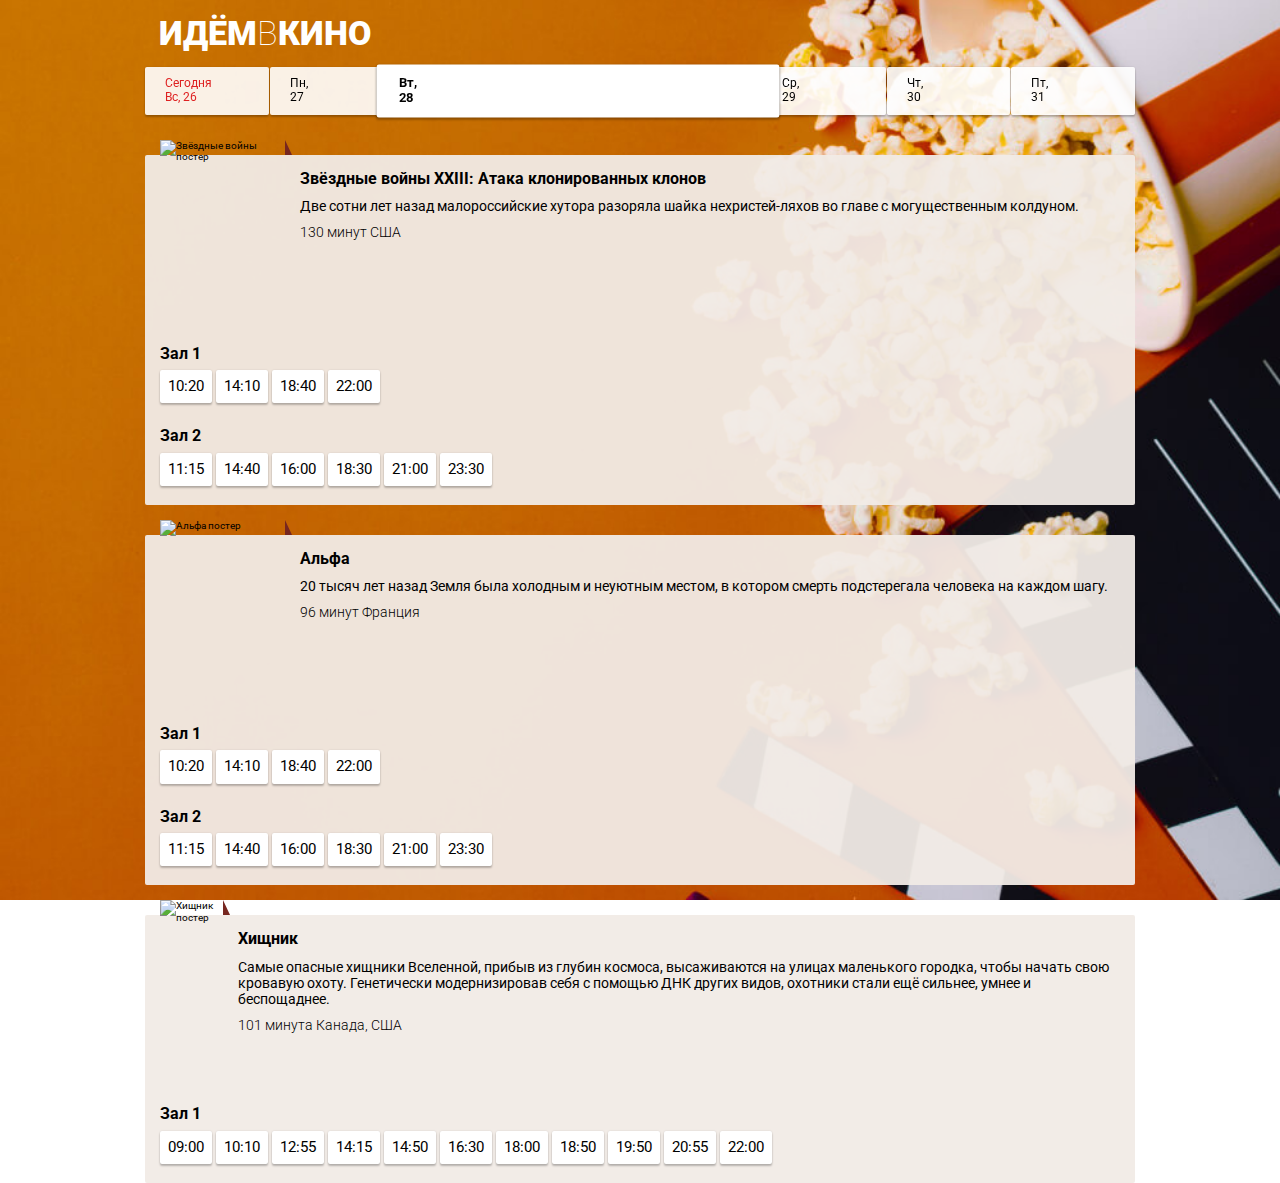
==== index.html @ 096a7cb2 "Update index.html" ====
<!DOCTYPE html>
<html lang="ru">

<head>
  <meta charset="UTF-8">
  <meta name="viewport" content="width=device-width, initial-scale=1.0">
  <meta http-equiv="X-UA-Compatible" content="ie=edge">
  <title>ИдёмВКино</title>
  <link rel="stylesheet" href="/client/css/normalize.css">
  <link rel="stylesheet" href="/client/css/styles.css">
  <link href="https://fonts.googleapis.com/css?family=Roboto:100,300,400,500,700,900&amp;subset=cyrillic,cyrillic-ext,latin-ext" rel="stylesheet">
</head>

<body>
  <header class="page-header">
    <h1 class="page-header__title">Идём<span>в</span>кино</h1>
  </header>
  
  <nav class="page-nav">
    <a class="page-nav__day page-nav__day_today" href="#">
      <span class="page-nav__day-week">Пн</span><span class="page-nav__day-number">31</span>
    </a>
    <a class="page-nav__day" href="#">
      <span class="page-nav__day-week">Вт</span><span class="page-nav__day-number">1</span>
    </a>
    <a class="page-nav__day page-nav__day_chosen" href="#">
      <span class="page-nav__day-week">Ср</span><span class="page-nav__day-number">2</span>
    </a>
    <a class="page-nav__day" href="#">
      <span class="page-nav__day-week">Чт</span><span class="page-nav__day-number">3</span>
    </a>
    <a class="page-nav__day" href="#">
      <span class="page-nav__day-week">Пт</span><span class="page-nav__day-number">4</span>
    </a>
    <a class="page-nav__day page-nav__day_weekend" href="#">
      <span class="page-nav__day-week">Сб</span><span class="page-nav__day-number">5</span>
    </a>
  </nav>
  
  <main>
    <section class="movie">
      <div class="movie__info">
        <div class="movie__poster">
          <img class="movie__poster-image" alt="Звёздные войны постер" src="i/poster1.jpg">
        </div>
        <div class="movie__description">
          <h2 class="movie__title">Звёздные войны XXIII: Атака клонированных клонов</h2>
          <p class="movie__synopsis">Две сотни лет назад малороссийские хутора разоряла шайка нехристей-ляхов во главе с могущественным колдуном.</p>
          <p class="movie__data">
            <span class="movie__data-duration">130 минут</span>
            <span class="movie__data-origin">США</span>
          </p>
        </div>
      </div>  
  
      <div class="movie-seances__hall">
        <h3 class="movie-seances__hall-title">Зал 1</h3>
        <ul class="movie-seances__list">
          <li class="movie-seances__time-block"><a class="movie-seances__time" href="hall.html">10:20</a></li>
          <li class="movie-seances__time-block"><a class="movie-seances__time" href="hall.html">14:10</a></li>
          <li class="movie-seances__time-block"><a class="movie-seances__time" href="hall.html">18:40</a></li>
          <li class="movie-seances__time-block"><a class="movie-seances__time" href="hall.html">22:00</a></li>
        </ul>
      </div>
      <div class="movie-seances__hall">
        <h3 class="movie-seances__hall-title">Зал 2</h3>
        <ul class="movie-seances__list">
          <li class="movie-seances__time-block"><a class="movie-seances__time" href="hall.html">11:15</a></li>
          <li class="movie-seances__time-block"><a class="movie-seances__time" href="hall.html">14:40</a></li>
          <li class="movie-seances__time-block"><a class="movie-seances__time" href="hall.html">16:00</a></li>
          <li class="movie-seances__time-block"><a class="movie-seances__time" href="hall.html">18:30</a></li>
          <li class="movie-seances__time-block"><a class="movie-seances__time" href="hall.html">21:00</a></li>
          <li class="movie-seances__time-block"><a class="movie-seances__time" href="hall.html">23:30</a></li>     
        </ul>
      </div>      
    </section>
    
    <section class="movie">
      <div class="movie__info">      
        <div class="movie__poster">
          <img class="movie__poster-image" alt="Альфа постер" src="i/poster2.jpg">
        </div>
        <div class="movie__description">        
          <h2 class="movie__title">Альфа</h2>
          <p class="movie__synopsis">20 тысяч лет назад Земля была холодным и неуютным местом, в котором смерть подстерегала человека на каждом шагу.</p>
          <p class="movie__data">
            <span class="movie__data-duration">96 минут</span>
            <span class="movie__data-origin">Франция</span>
          </p>
        </div>    
      </div>  
      <div class="movie-seances__hall">
        <h3 class="movie-seances__hall-title">Зал 1</h3>
        <ul class="movie-seances__list">
          <li class="movie-seances__time-block"><a class="movie-seances__time" href="hall.html">10:20</a></li>
          <li class="movie-seances__time-block"><a class="movie-seances__time" href="hall.html">14:10</a></li>
          <li class="movie-seances__time-block"><a class="movie-seances__time" href="hall.html">18:40</a></li>
          <li class="movie-seances__time-block"><a class="movie-seances__time" href="hall.html">22:00</a></li>
        </ul>
      </div>
      <div class="movie-seances__hall">
        <h3 class="movie-seances__hall-title">Зал 2</h3>
        <ul class="movie-seances__list">
          <li class="movie-seances__time-block"><a class="movie-seances__time" href="hall.html">11:15</a></li>
          <li class="movie-seances__time-block"><a class="movie-seances__time" href="hall.html">14:40</a></li>
          <li class="movie-seances__time-block"><a class="movie-seances__time" href="hall.html">16:00</a></li>
          <li class="movie-seances__time-block"><a class="movie-seances__time" href="hall.html">18:30</a></li>
          <li class="movie-seances__time-block"><a class="movie-seances__time" href="hall.html">21:00</a></li>
          <li class="movie-seances__time-block"><a class="movie-seances__time" href="hall.html">23:30</a></li>     
        </ul>
      </div>      
    </section>   
    
    <section class="movie">
      <div class="movie__info">      
        <div class="movie__poster">
          <img class="movie__poster-image" alt="Хищник постер" src="i/poster2.jpg">
        </div>
        <div class="movie__description">        
          <h2 class="movie__title">Хищник</h2>
          <p class="movie__synopsis">Самые опасные хищники Вселенной, прибыв из глубин космоса, высаживаются на улицах маленького городка, чтобы начать свою кровавую охоту. Генетически модернизировав себя с помощью ДНК других видов, охотники стали ещё сильнее, умнее и беспощаднее.</p>
          <p class="movie__data">
            <span class="movie__data-duration">101 минута</span>
            <span class="movie__data-origin">Канада, США</span>
          </p>
        </div>    
      </div>  
      <div class="movie-seances__hall">
        <h3 class="movie-seances__hall-title">Зал 1</h3>
        <ul class="movie-seances__list">
          <li class="movie-seances__time-block"><a class="movie-seances__time" href="hall.html">09:00</a></li>
          <li class="movie-seances__time-block"><a class="movie-seances__time" href="hall.html">10:10</a></li>
          <li class="movie-seances__time-block"><a class="movie-seances__time" href="hall.html">12:55</a></li>
          <li class="movie-seances__time-block"><a class="movie-seances__time" href="hall.html">14:15</a></li>
          <li class="movie-seances__time-block"><a class="movie-seances__time" href="hall.html">14:50</a></li>
          <li class="movie-seances__time-block"><a class="movie-seances__time" href="hall.html">16:30</a></li>
          <li class="movie-seances__time-block"><a class="movie-seances__time" href="hall.html">18:00</a></li>
          <li class="movie-seances__time-block"><a class="movie-seances__time" href="hall.html">18:50</a></li>
          <li class="movie-seances__time-block"><a class="movie-seances__time" href="hall.html">19:50</a></li>
          <li class="movie-seances__time-block"><a class="movie-seances__time" href="hall.html">20:55</a></li>
          <li class="movie-seances__time-block"><a class="movie-seances__time" href="hall.html">22:00</a></li>
        </ul>
      </div>     
    </section>     
  </main>
  <script src="/client/js/request.js"></script>
  <script src="/client/js/index.js" defer></script>
  
</body>
</html>
---- client/css/styles.css ----
@charset "UTF-8";
* {
  margin: 0;
  padding: 0;
  box-sizing: border-box;
}

html {
  font-family: "Roboto", sans-serif;
  font-size: 62.5%;
}

body {
  background-image: url("../i/background.jpg");
  background-size: cover;
  background-attachment: fixed;
  background-position: right;
}

.page-header {
  padding: 1.4rem;
}

.page-header__title {
  margin: 0;
  font-weight: 900;
  font-size: 3.4rem;
  color: #FFFFFF;
  text-transform: uppercase;
}
.page-header__title span {
  font-weight: 100;
}

/* ~~~~~~~~~~~~ Главная ~~~~~~~~~~~~ */
.page-nav {
  position: sticky;
  top: 2px;
  padding-bottom: 1rem;
  display: flex;
  flex-wrap: nowrap;
  align-items: stretch;
  color: #000000;
  z-index: 10;
}
.page-nav .page-nav__day {
  flex-basis: calc(100% / 8);
  font-size: 1.2rem;
  padding: 1rem;
  background: rgba(255, 255, 255, 0.9);
  box-shadow: 0px 2px 2px rgba(0, 0, 0, 0.24), 0px 0px 2px rgba(0, 0, 0, 0.12);
  border-radius: 2px;
  text-decoration: none;
  color: #000000;
}
.page-nav .page-nav__day + .page-nav__day {
  margin-left: 1px;
}
.page-nav .page-nav__day .page-nav__day-week::after {
  content: ',';
}
.page-nav .page-nav__day .page-nav__day-number::before {
  content: ' ';
}
.page-nav .page-nav__day .page-nav__day-week, .page-nav .page-nav__day .page-nav__day-number {
  display: block;
}
.page-nav .page-nav__day_chosen {
  flex-grow: 1;
  background-color: #FFFFFF;
  font-weight: 700;
  transform: scale(1.1);
}
.page-nav .page-nav__day_weekend {
  color: #DE2121;
}
.page-nav .page-nav__day_next {
  text-align: center;
}
.page-nav .page-nav__day_next::before {
  content: '>';
  font-family: monospace;
  font-weight: 700;
  font-size: 2.4rem;
}
.page-nav .page-nav__day_today .page-nav__day-week::before {
  content: 'Сегодня';
  display: block;
}
.page-nav .page-nav__day_today .page-nav__day-week, .page-nav .page-nav__day_today .page-nav__day-number {
  display: inline;
}

.movie {
  position: relative;
  padding: 1.5rem;
  margin-top: 3rem;
  background: rgba(241, 235, 230, 0.95);
  color: #000000;
}
.movie .movie__info {
  display: flex;
}
.movie .movie__poster {
  position: relative;
  width: 12.5rem;
  height: 17.5rem;
  /*    left: 1.5rem;
      top: -1.5rem;*/
}
.movie .movie__poster .movie__poster-image {
  position: relative;
  top: -3rem;
  width: 12.5rem;
  height: 17.5rem;
}
.movie .movie__poster::after {
  content: '';
  display: block;
  position: absolute;
  right: -0.7rem;
  top: -3rem;
  border: 1.5rem solid transparent;
  border-bottom: 0 solid transparent;
  border-right: 0 solid transparent;
  border-left: 0.7rem solid #772720;
}
.movie .movie__description {
  flex-grow: 1;
  padding-left: 1.5rem;
}
.movie .movie__title {
  font-weight: 700;
  font-size: 1.6rem;
}
.movie .movie__synopsis {
  font-size: 1.4rem;
  margin-top: 1rem;
}
.movie .movie__data {
  font-size: 1.4rem;
  font-weight: 300;
  margin-top: 1rem;
}
.movie .movie-seances__hall + .movie-seances__hall {
  margin-top: 2rem;
}
.movie .movie-seances__hall .movie-seances__hall-title {
  font-weight: 700;
  font-size: 1.6rem;
}
.movie .movie-seances__hall .movie-seances__list {
  margin-top: 0.7rem;
  font-size: 0;
}
.movie .movie-seances__hall .movie-seances__time-block {
  display: inline-block;
  margin-bottom: 4px;
}
.movie .movie-seances__hall .movie-seances__time-block:nth-last-of-type(n + 1) {
  margin-right: 4px;
}
.movie .movie-seances__hall .movie-seances__time {
  display: block;
  padding: 8px;
  box-shadow: 0px 2px 2px rgba(0, 0, 0, 0.24), 0px 0px 2px rgba(0, 0, 0, 0.12);
  border-radius: 2px;
  background-color: #FFFFFF;
  color: #000000;
  text-decoration: none;
  font-size: 1.5rem;
}

/* ~~~~~~~~~~~~ Кинозал ~~~~~~~~~~~~ */
.acceptin-button {
  display: block;
  margin: 3rem auto 0;
  box-shadow: 0px 3px 3px rgba(0, 0, 0, 0.24), 0px 0px 3px rgba(0, 0, 0, 0.12);
  border-radius: 3px;
  border: none;
  padding: 12px 57px;
  text-transform: uppercase;
  font-weight: 500;
  font-size: 1.4rem;
  background-color: #16A6AF;
  color: #FFFFFF;
}

.buying {
  background-color: rgba(241, 235, 230, 0.95);
  padding-bottom: 3rem;
}

.buying__info {
  display: flex;
  align-items: center;
  justify-content: space-between;
  padding: 1.5rem;
}
.buying__info .buying__info-description {
  padding-right: 1.5rem;
}
.buying__info .buying__info-title, .buying__info .buying__info-hall {
  font-size: 1.6rem;
  font-weight: 700;
}
.buying__info .buying__info-start {
  font-size: 1.4rem;
  font-weight: 300;
  margin: 0.7rem 0;
}
.buying__info .buying__info-hint {
  position: relative;
  font-weight: 300;
  font-size: 1.4rem;
  text-align: center;
}
.buying__info .buying__info-hint p {
  position: relative;
  width: 10rem;
}
.buying__info .buying__info-hint p::before {
  content: '';
  position: absolute;
  left: -1rem;
  top: calc(50% - 1.6rem);
  display: block;
  width: 2.4rem;
  height: 3.2rem;
  background-image: url(../i/hint.png);
  background-size: 2.4rem 3.2rem;
}

.conf-step {
  text-align: center;
  background-color: #171D24;
  padding: 1.5rem 3rem 1.5rem;
}

.conf-step__wrapper {
  font-size: 0;
  display: inline-block;
  background-image: url(../i/screen.png);
  background-position: top;
  background-repeat: no-repeat;
  background-size: 100%;
  padding-top: 3rem;
}
.conf-step__wrapper::before {
  content: '';
}

.conf-step__row + .conf-step__row {
  margin-top: 4px;
}

.conf-step__chair {
  display: inline-block;
  vertical-align: middle;
  width: 2rem;
  height: 2rem;
  border: 1px solid #525252;
  box-sizing: border-box;
  border-radius: 4px;
}
.conf-step__chair:not(:first-of-type) {
  margin-left: 4px;
}

.conf-step__chair_disabled {
  opacity: 0;
}

.conf-step__chair_standart {
  background-color: #FFFFFF;
}

.conf-step__chair_vip {
  background-color: #F9953A;
}

.conf-step__chair_taken {
  background-color: transparent;
}

.conf-step__chair_selected {
  background-color: #25C4CE;
  box-shadow: 0px 0px 4px #16A6AF;
  transform: scale(1.2);
}

.conf-step__legend {
  padding-top: 3rem;
  font-size: 1.4rem;
  font-weight: 300;
  color: #FFFFFF;
  display: flex;
  flex-wrap: nowrap;
  text-align: left;
}
.conf-step__legend .col {
  max-width: 25rem;
}
.conf-step__legend .col:first-of-type {
  padding-right: 1.5rem;
  margin-left: auto;
}
.conf-step__legend .col:last-of-type {
  margin-right: auto;
}
.conf-step__legend .conf-step__legend-price + .conf-step__legend-price {
  margin-top: 1rem;
}

/* ~~~~~~~~~~~~ Билет ~~~~~~~~~~~~ */
.tichet__check, .ticket__info-wrapper {
  padding-left: 1.5rem;
  padding-right: 1.5rem;
  background-color: rgba(241, 235, 230, 0.95);
}

.tichet__check {
  position: relative;
  padding-top: 2.5rem;
  padding-bottom: 2.5rem;
}
.tichet__check::before {
  content: '';
  display: block;
  position: absolute;
  top: -3px;
  left: 0;
  right: 0;
  height: 3px;
  background-image: url(../i/border-top.png);
  background-size: 10px 3px;
}
.tichet__check::after {
  content: '';
  display: block;
  position: absolute;
  bottom: -3px;
  left: 0;
  right: 0;
  height: 3px;
  background-image: url(../i/border-bottom.png);
  background-size: 10px 3px;
}

.ticket__info-wrapper {
  position: relative;
  margin-top: 6px;
  padding-top: 2rem;
  padding-bottom: 3rem;
}
.ticket__info-wrapper::before {
  content: '';
  display: block;
  position: absolute;
  top: -3px;
  left: 0;
  right: 0;
  height: 3px;
  background-image: url(../i/border-top.png);
  background-size: 10px 3px;
}
.ticket__info-wrapper::after {
  content: '';
  display: block;
  position: absolute;
  bottom: -3px;
  left: 0;
  right: 0;
  height: 3px;
  background-image: url(../i/border-bottom.png);
  background-size: 10px 3px;
}

.ticket__check-title {
  font-weight: 700;
  font-size: 2.2rem;
  text-transform: uppercase;
  color: #C76F00;
}

.ticket__info {
  font-size: 1.6rem;
  color: #000000;
}
.ticket__info + .ticket__info {
  margin-top: 1rem;
}

.ticket__details {
  font-weight: 700;
}

.ticket__hint {
  font-weight: 300;
  font-size: 1.4rem;
  margin-top: 3rem;
}
.ticket__hint + .ticket__hint {
  margin-top: 1rem;
}

.ticket__info-qr {
  display: block;
  margin: 3rem auto 0;
  width: 20rem;
  height: 20rem;
}

@media screen and (min-width: 479px) {
  .page-nav .page-nav__day {
    padding: 1rem 2rem;
  }

  .buying-scale {
    transform: scale(1.5);
  }

}
@media screen and (min-width: 990px) {
  .page-header, nav, main {
    width: 990px;
    margin: auto;
  }

  .movie, .buying {
    border-radius: 2px;
  }

  .buying__info-hint {
    display: none;
  }
}

@media screen and (max-width: 478px) {
  .movie__info {
    flex-direction: column;
    margin-bottom: 2rem;
  }

  .conf-step {
    padding-left: 1.5rem;
    padding-right: 1.5rem;
  }

  .buying-scale {
    transform: scale(1.5);
  }
  
}


/*================================================================*/

.movie .movie-seances__hall .acceptin-button-disabled {
 background-color: #888888;
 pointer-events: none
}

.acceptin-button:disabled {
  background-color: #888888;
  pointer-events: none
 }
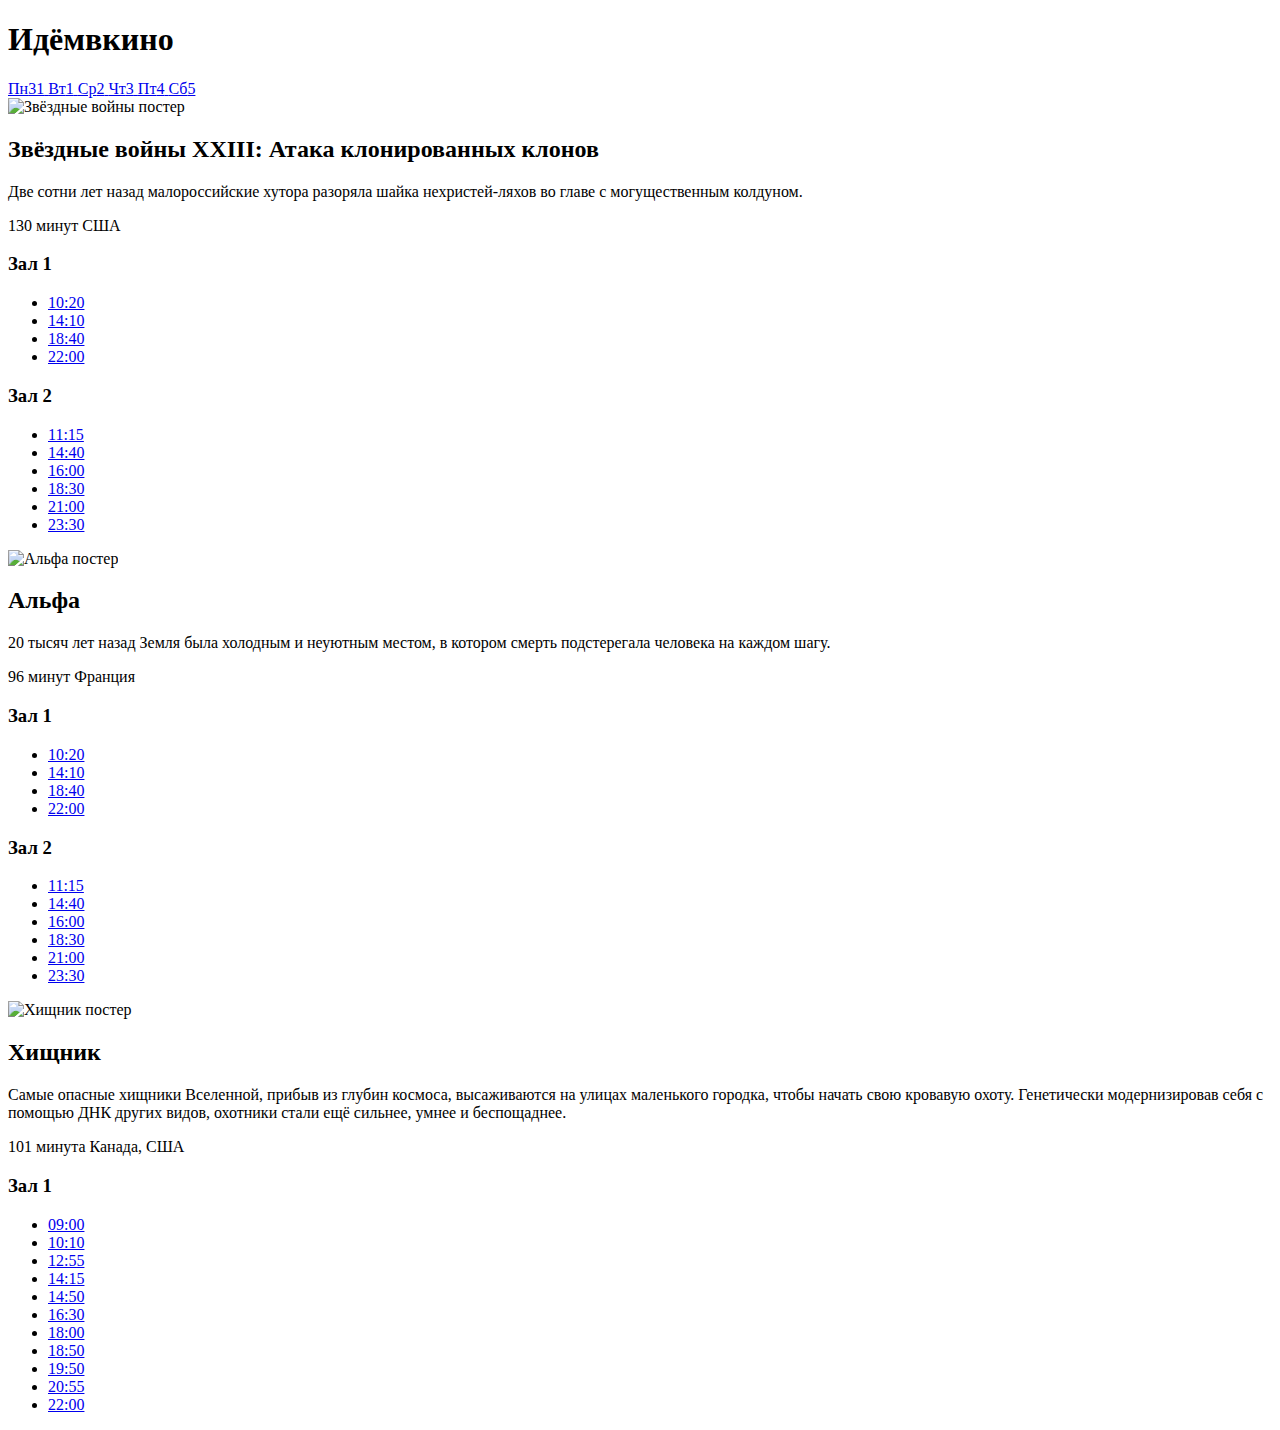
==== commit 4bfdc342: "Update index.html" ====
--- a/index.html
+++ b/index.html
@@ -6,8 +6,8 @@
   <meta name="viewport" content="width=device-width, initial-scale=1.0">
   <meta http-equiv="X-UA-Compatible" content="ie=edge">
   <title>ИдёмВКино</title>
-  <link rel="stylesheet" href="/client/css/normalize.css">
-  <link rel="stylesheet" href="/client/css/styles.css">
+  <link rel="stylesheet" href=".client/css/normalize.css">
+  <link rel="stylesheet" href=".client/css/styles.css">
   <link href="https://fonts.googleapis.com/css?family=Roboto:100,300,400,500,700,900&amp;subset=cyrillic,cyrillic-ext,latin-ext" rel="stylesheet">
 </head>
 
@@ -143,8 +143,8 @@
       </div>     
     </section>     
   </main>
-  <script src="/client/js/request.js"></script>
-  <script src="/client/js/index.js" defer></script>
+  <script src=".client/js/request.js"></script>
+  <script src=".client/js/index.js" defer></script>
   
 </body>
 </html>
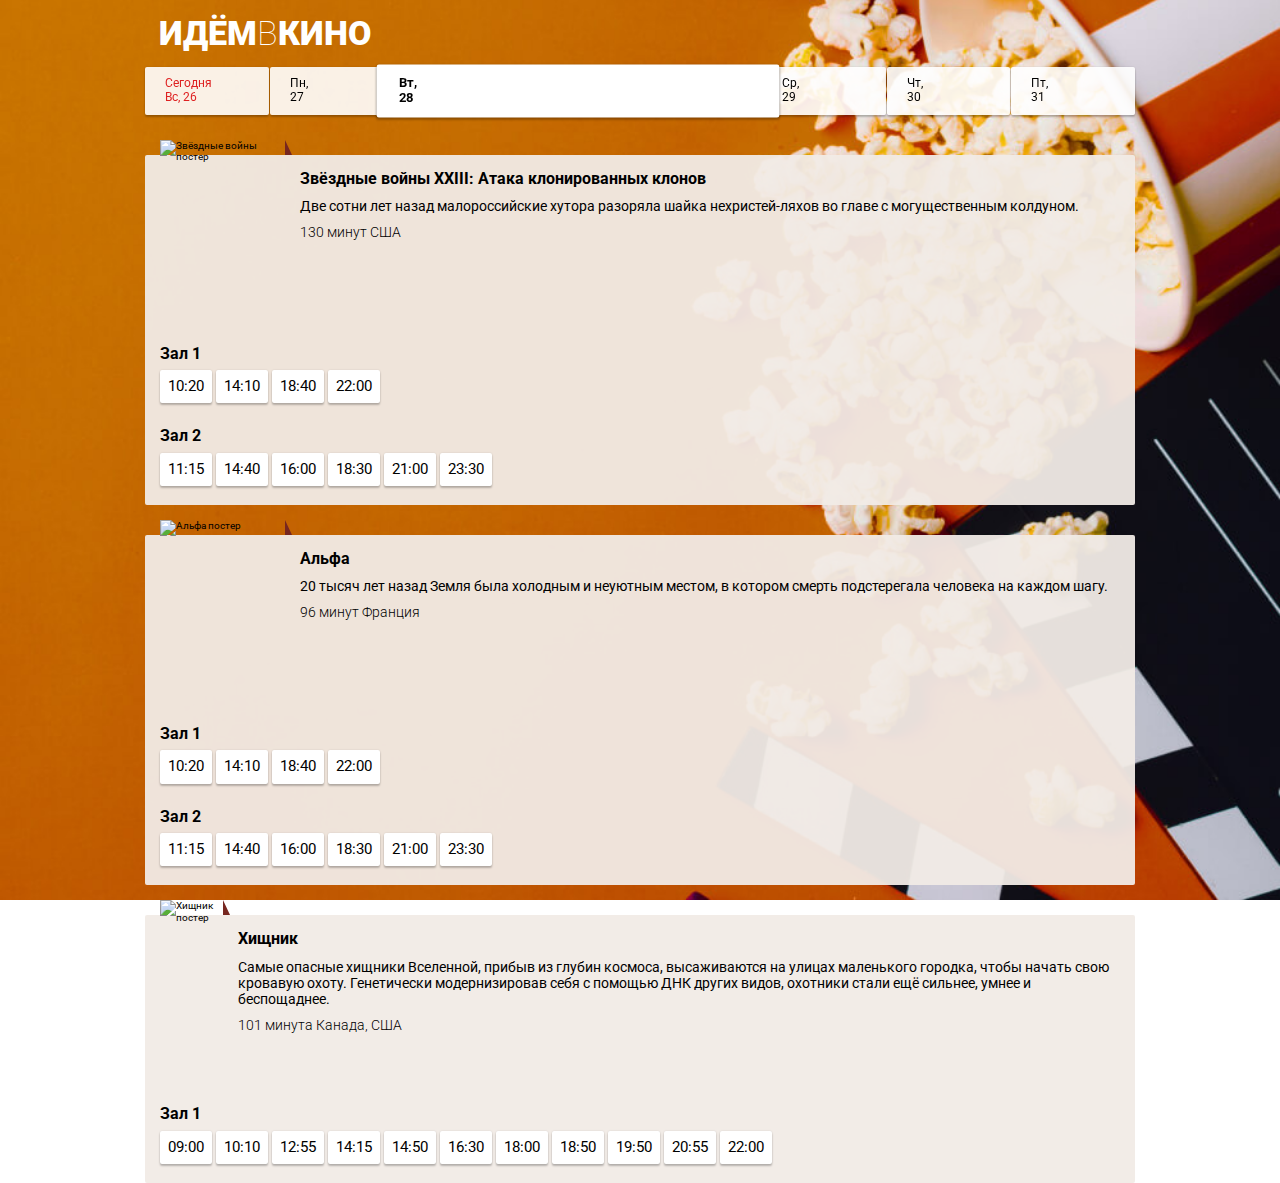
==== commit e92a4d28: "html" ====
--- a/index.html
+++ b/index.html
@@ -6,8 +6,8 @@
   <meta name="viewport" content="width=device-width, initial-scale=1.0">
   <meta http-equiv="X-UA-Compatible" content="ie=edge">
   <title>ИдёмВКино</title>
-  <link rel="stylesheet" href=".client/css/normalize.css">
-  <link rel="stylesheet" href=".client/css/styles.css">
+  <link rel="stylesheet" href="client/css/normalize.css">
+  <link rel="stylesheet" href="client/css/styles.css">
   <link href="https://fonts.googleapis.com/css?family=Roboto:100,300,400,500,700,900&amp;subset=cyrillic,cyrillic-ext,latin-ext" rel="stylesheet">
 </head>
 
@@ -143,8 +143,8 @@
       </div>     
     </section>     
   </main>
-  <script src=".client/js/request.js"></script>
-  <script src=".client/js/index.js" defer></script>
+  <script src="client/js/request.js"></script>
+  <script src="client/js/index.js" defer></script>
   
 </body>
 </html>
--- a/client/css/styles.css
+++ b/client/css/styles.css
@@ -0,0 +1,469 @@
+@charset "UTF-8";
+* {
+  margin: 0;
+  padding: 0;
+  box-sizing: border-box;
+}
+
+html {
+  font-family: "Roboto", sans-serif;
+  font-size: 62.5%;
+}
+
+body {
+  background-image: url("../i/background.jpg");
+  background-size: cover;
+  background-attachment: fixed;
+  background-position: right;
+}
+
+.page-header {
+  padding: 1.4rem;
+}
+
+.page-header__title {
+  margin: 0;
+  font-weight: 900;
+  font-size: 3.4rem;
+  color: #FFFFFF;
+  text-transform: uppercase;
+}
+.page-header__title span {
+  font-weight: 100;
+}
+
+/* ~~~~~~~~~~~~ Главная ~~~~~~~~~~~~ */
+.page-nav {
+  position: sticky;
+  top: 2px;
+  padding-bottom: 1rem;
+  display: flex;
+  flex-wrap: nowrap;
+  align-items: stretch;
+  color: #000000;
+  z-index: 10;
+}
+.page-nav .page-nav__day {
+  flex-basis: calc(100% / 8);
+  font-size: 1.2rem;
+  padding: 1rem;
+  background: rgba(255, 255, 255, 0.9);
+  box-shadow: 0px 2px 2px rgba(0, 0, 0, 0.24), 0px 0px 2px rgba(0, 0, 0, 0.12);
+  border-radius: 2px;
+  text-decoration: none;
+  color: #000000;
+}
+.page-nav .page-nav__day + .page-nav__day {
+  margin-left: 1px;
+}
+.page-nav .page-nav__day .page-nav__day-week::after {
+  content: ',';
+}
+.page-nav .page-nav__day .page-nav__day-number::before {
+  content: ' ';
+}
+.page-nav .page-nav__day .page-nav__day-week, .page-nav .page-nav__day .page-nav__day-number {
+  display: block;
+}
+.page-nav .page-nav__day_chosen {
+  flex-grow: 1;
+  background-color: #FFFFFF;
+  font-weight: 700;
+  transform: scale(1.1);
+}
+.page-nav .page-nav__day_weekend {
+  color: #DE2121;
+}
+.page-nav .page-nav__day_next {
+  text-align: center;
+}
+.page-nav .page-nav__day_next::before {
+  content: '>';
+  font-family: monospace;
+  font-weight: 700;
+  font-size: 2.4rem;
+}
+.page-nav .page-nav__day_today .page-nav__day-week::before {
+  content: 'Сегодня';
+  display: block;
+}
+.page-nav .page-nav__day_today .page-nav__day-week, .page-nav .page-nav__day_today .page-nav__day-number {
+  display: inline;
+}
+
+.movie {
+  position: relative;
+  padding: 1.5rem;
+  margin-top: 3rem;
+  background: rgba(241, 235, 230, 0.95);
+  color: #000000;
+}
+.movie .movie__info {
+  display: flex;
+}
+.movie .movie__poster {
+  position: relative;
+  width: 12.5rem;
+  height: 17.5rem;
+  /*    left: 1.5rem;
+      top: -1.5rem;*/
+}
+.movie .movie__poster .movie__poster-image {
+  position: relative;
+  top: -3rem;
+  width: 12.5rem;
+  height: 17.5rem;
+}
+.movie .movie__poster::after {
+  content: '';
+  display: block;
+  position: absolute;
+  right: -0.7rem;
+  top: -3rem;
+  border: 1.5rem solid transparent;
+  border-bottom: 0 solid transparent;
+  border-right: 0 solid transparent;
+  border-left: 0.7rem solid #772720;
+}
+.movie .movie__description {
+  flex-grow: 1;
+  padding-left: 1.5rem;
+}
+.movie .movie__title {
+  font-weight: 700;
+  font-size: 1.6rem;
+}
+.movie .movie__synopsis {
+  font-size: 1.4rem;
+  margin-top: 1rem;
+}
+.movie .movie__data {
+  font-size: 1.4rem;
+  font-weight: 300;
+  margin-top: 1rem;
+}
+.movie .movie-seances__hall + .movie-seances__hall {
+  margin-top: 2rem;
+}
+.movie .movie-seances__hall .movie-seances__hall-title {
+  font-weight: 700;
+  font-size: 1.6rem;
+}
+.movie .movie-seances__hall .movie-seances__list {
+  margin-top: 0.7rem;
+  font-size: 0;
+}
+.movie .movie-seances__hall .movie-seances__time-block {
+  display: inline-block;
+  margin-bottom: 4px;
+}
+.movie .movie-seances__hall .movie-seances__time-block:nth-last-of-type(n + 1) {
+  margin-right: 4px;
+}
+.movie .movie-seances__hall .movie-seances__time {
+  display: block;
+  padding: 8px;
+  box-shadow: 0px 2px 2px rgba(0, 0, 0, 0.24), 0px 0px 2px rgba(0, 0, 0, 0.12);
+  border-radius: 2px;
+  background-color: #FFFFFF;
+  color: #000000;
+  text-decoration: none;
+  font-size: 1.5rem;
+}
+
+/* ~~~~~~~~~~~~ Кинозал ~~~~~~~~~~~~ */
+.acceptin-button {
+  display: block;
+  margin: 3rem auto 0;
+  box-shadow: 0px 3px 3px rgba(0, 0, 0, 0.24), 0px 0px 3px rgba(0, 0, 0, 0.12);
+  border-radius: 3px;
+  border: none;
+  padding: 12px 57px;
+  text-transform: uppercase;
+  font-weight: 500;
+  font-size: 1.4rem;
+  background-color: #16A6AF;
+  color: #FFFFFF;
+}
+
+.buying {
+  background-color: rgba(241, 235, 230, 0.95);
+  padding-bottom: 3rem;
+}
+
+.buying__info {
+  display: flex;
+  align-items: center;
+  justify-content: space-between;
+  padding: 1.5rem;
+}
+.buying__info .buying__info-description {
+  padding-right: 1.5rem;
+}
+.buying__info .buying__info-title, .buying__info .buying__info-hall {
+  font-size: 1.6rem;
+  font-weight: 700;
+}
+.buying__info .buying__info-start {
+  font-size: 1.4rem;
+  font-weight: 300;
+  margin: 0.7rem 0;
+}
+.buying__info .buying__info-hint {
+  position: relative;
+  font-weight: 300;
+  font-size: 1.4rem;
+  text-align: center;
+}
+.buying__info .buying__info-hint p {
+  position: relative;
+  width: 10rem;
+}
+.buying__info .buying__info-hint p::before {
+  content: '';
+  position: absolute;
+  left: -1rem;
+  top: calc(50% - 1.6rem);
+  display: block;
+  width: 2.4rem;
+  height: 3.2rem;
+  background-image: url(../i/hint.png);
+  background-size: 2.4rem 3.2rem;
+}
+
+.conf-step {
+  text-align: center;
+  background-color: #171D24;
+  padding: 1.5rem 3rem 1.5rem;
+}
+
+.conf-step__wrapper {
+  font-size: 0;
+  display: inline-block;
+  background-image: url(../i/screen.png);
+  background-position: top;
+  background-repeat: no-repeat;
+  background-size: 100%;
+  padding-top: 3rem;
+}
+.conf-step__wrapper::before {
+  content: '';
+}
+
+.conf-step__row + .conf-step__row {
+  margin-top: 4px;
+}
+
+.conf-step__chair {
+  display: inline-block;
+  vertical-align: middle;
+  width: 2rem;
+  height: 2rem;
+  border: 1px solid #525252;
+  box-sizing: border-box;
+  border-radius: 4px;
+}
+.conf-step__chair:not(:first-of-type) {
+  margin-left: 4px;
+}
+
+.conf-step__chair_disabled {
+  opacity: 0;
+}
+
+.conf-step__chair_standart {
+  background-color: #FFFFFF;
+}
+
+.conf-step__chair_vip {
+  background-color: #F9953A;
+}
+
+.conf-step__chair_taken {
+  background-color: transparent;
+}
+
+.conf-step__chair_selected {
+  background-color: #25C4CE;
+  box-shadow: 0px 0px 4px #16A6AF;
+  transform: scale(1.2);
+}
+
+.conf-step__legend {
+  padding-top: 3rem;
+  font-size: 1.4rem;
+  font-weight: 300;
+  color: #FFFFFF;
+  display: flex;
+  flex-wrap: nowrap;
+  text-align: left;
+}
+.conf-step__legend .col {
+  max-width: 25rem;
+}
+.conf-step__legend .col:first-of-type {
+  padding-right: 1.5rem;
+  margin-left: auto;
+}
+.conf-step__legend .col:last-of-type {
+  margin-right: auto;
+}
+.conf-step__legend .conf-step__legend-price + .conf-step__legend-price {
+  margin-top: 1rem;
+}
+
+/* ~~~~~~~~~~~~ Билет ~~~~~~~~~~~~ */
+.tichet__check, .ticket__info-wrapper {
+  padding-left: 1.5rem;
+  padding-right: 1.5rem;
+  background-color: rgba(241, 235, 230, 0.95);
+}
+
+.tichet__check {
+  position: relative;
+  padding-top: 2.5rem;
+  padding-bottom: 2.5rem;
+}
+.tichet__check::before {
+  content: '';
+  display: block;
+  position: absolute;
+  top: -3px;
+  left: 0;
+  right: 0;
+  height: 3px;
+  background-image: url(../i/border-top.png);
+  background-size: 10px 3px;
+}
+.tichet__check::after {
+  content: '';
+  display: block;
+  position: absolute;
+  bottom: -3px;
+  left: 0;
+  right: 0;
+  height: 3px;
+  background-image: url(../i/border-bottom.png);
+  background-size: 10px 3px;
+}
+
+.ticket__info-wrapper {
+  position: relative;
+  margin-top: 6px;
+  padding-top: 2rem;
+  padding-bottom: 3rem;
+}
+.ticket__info-wrapper::before {
+  content: '';
+  display: block;
+  position: absolute;
+  top: -3px;
+  left: 0;
+  right: 0;
+  height: 3px;
+  background-image: url(../i/border-top.png);
+  background-size: 10px 3px;
+}
+.ticket__info-wrapper::after {
+  content: '';
+  display: block;
+  position: absolute;
+  bottom: -3px;
+  left: 0;
+  right: 0;
+  height: 3px;
+  background-image: url(../i/border-bottom.png);
+  background-size: 10px 3px;
+}
+
+.ticket__check-title {
+  font-weight: 700;
+  font-size: 2.2rem;
+  text-transform: uppercase;
+  color: #C76F00;
+}
+
+.ticket__info {
+  font-size: 1.6rem;
+  color: #000000;
+}
+.ticket__info + .ticket__info {
+  margin-top: 1rem;
+}
+
+.ticket__details {
+  font-weight: 700;
+}
+
+.ticket__hint {
+  font-weight: 300;
+  font-size: 1.4rem;
+  margin-top: 3rem;
+}
+.ticket__hint + .ticket__hint {
+  margin-top: 1rem;
+}
+
+.ticket__info-qr {
+  display: block;
+  margin: 3rem auto 0;
+  width: 20rem;
+  height: 20rem;
+}
+
+@media screen and (min-width: 479px) {
+  .page-nav .page-nav__day {
+    padding: 1rem 2rem;
+  }
+
+  .buying-scale {
+    transform: scale(1.5);
+  }
+
+}
+@media screen and (min-width: 990px) {
+  .page-header, nav, main {
+    width: 990px;
+    margin: auto;
+  }
+
+  .movie, .buying {
+    border-radius: 2px;
+  }
+
+  .buying__info-hint {
+    display: none;
+  }
+}
+
+@media screen and (max-width: 478px) {
+  .movie__info {
+    flex-direction: column;
+    margin-bottom: 2rem;
+  }
+
+  .conf-step {
+    padding-left: 1.5rem;
+    padding-right: 1.5rem;
+  }
+
+  .buying-scale {
+    transform: scale(1.5);
+  }
+  
+}
+
+
+/*================================================================*/
+
+.movie .movie-seances__hall .acceptin-button-disabled {
+ background-color: #888888;
+ pointer-events: none
+}
+
+.acceptin-button:disabled {
+  background-color: #888888;
+  pointer-events: none
+ }
+
+
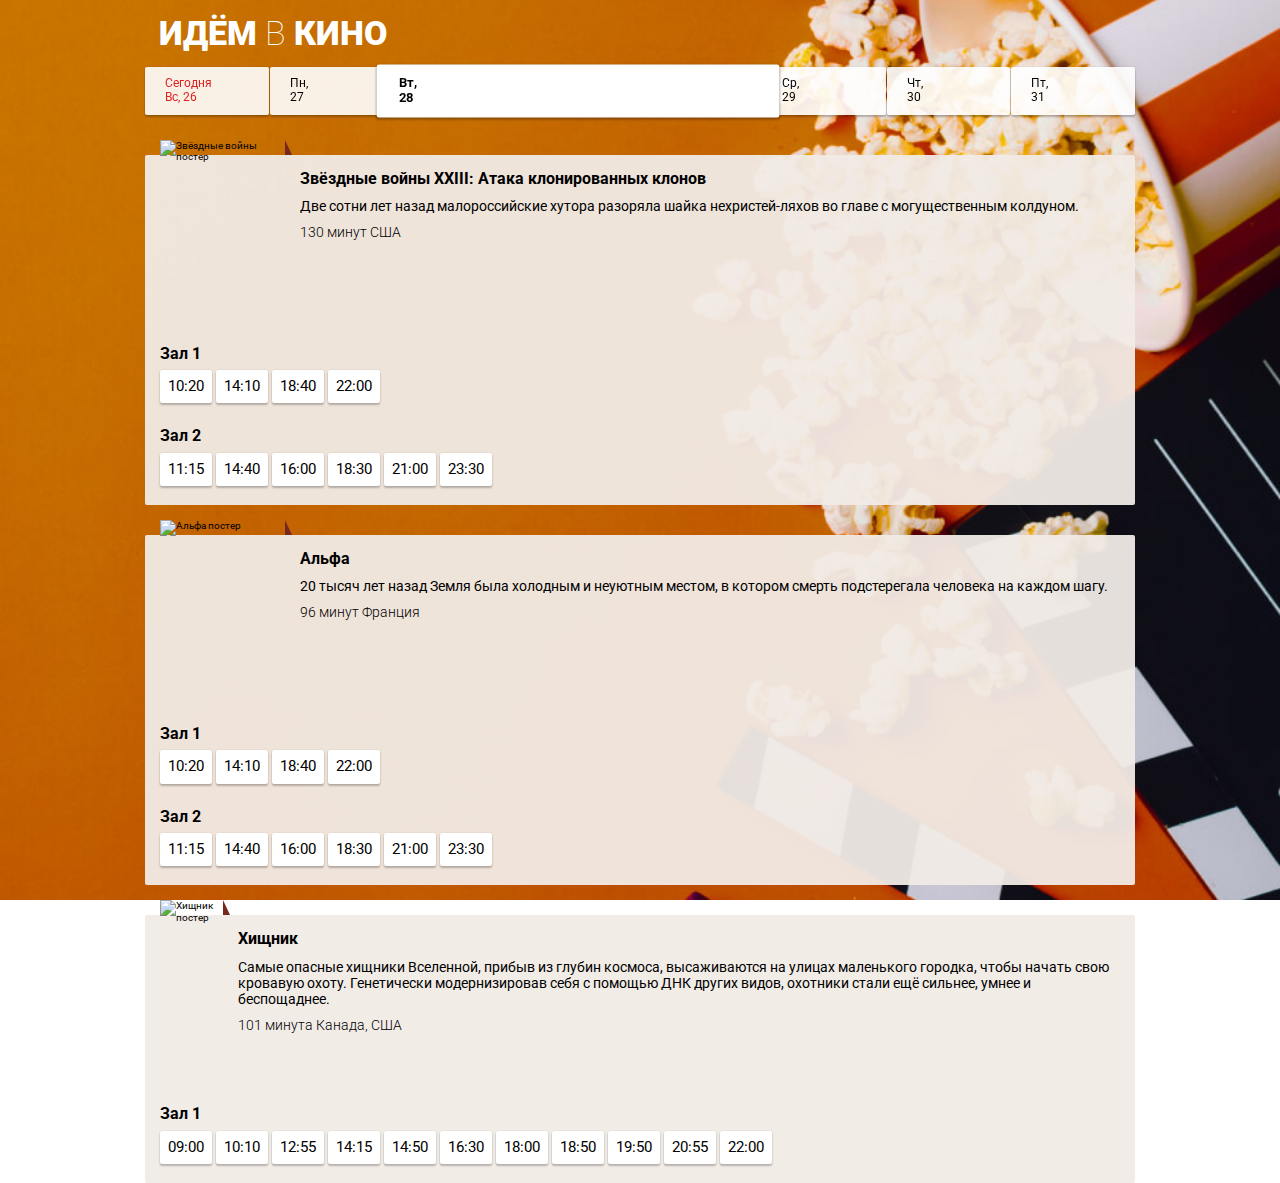
==== commit 1ce9dedc: "Update html" ====
--- a/index.html
+++ b/index.html
@@ -5,7 +5,7 @@
   <meta charset="UTF-8">
   <meta name="viewport" content="width=device-width, initial-scale=1.0">
   <meta http-equiv="X-UA-Compatible" content="ie=edge">
-  <title>ИдёмВКино</title>
+  <title>Идём В Кино</title>
   <link rel="stylesheet" href="client/css/normalize.css">
   <link rel="stylesheet" href="client/css/styles.css">
   <link href="https://fonts.googleapis.com/css?family=Roboto:100,300,400,500,700,900&amp;subset=cyrillic,cyrillic-ext,latin-ext" rel="stylesheet">
@@ -13,7 +13,7 @@
 
 <body>
   <header class="page-header">
-    <h1 class="page-header__title">Идём<span>в</span>кино</h1>
+    <h1 class="page-header__title">Идём <span>в </span>кино</h1>
   </header>
   
   <nav class="page-nav">
@@ -145,6 +145,7 @@
   </main>
   <script src="client/js/request.js"></script>
   <script src="client/js/index.js" defer></script>
+
   
 </body>
 </html>
